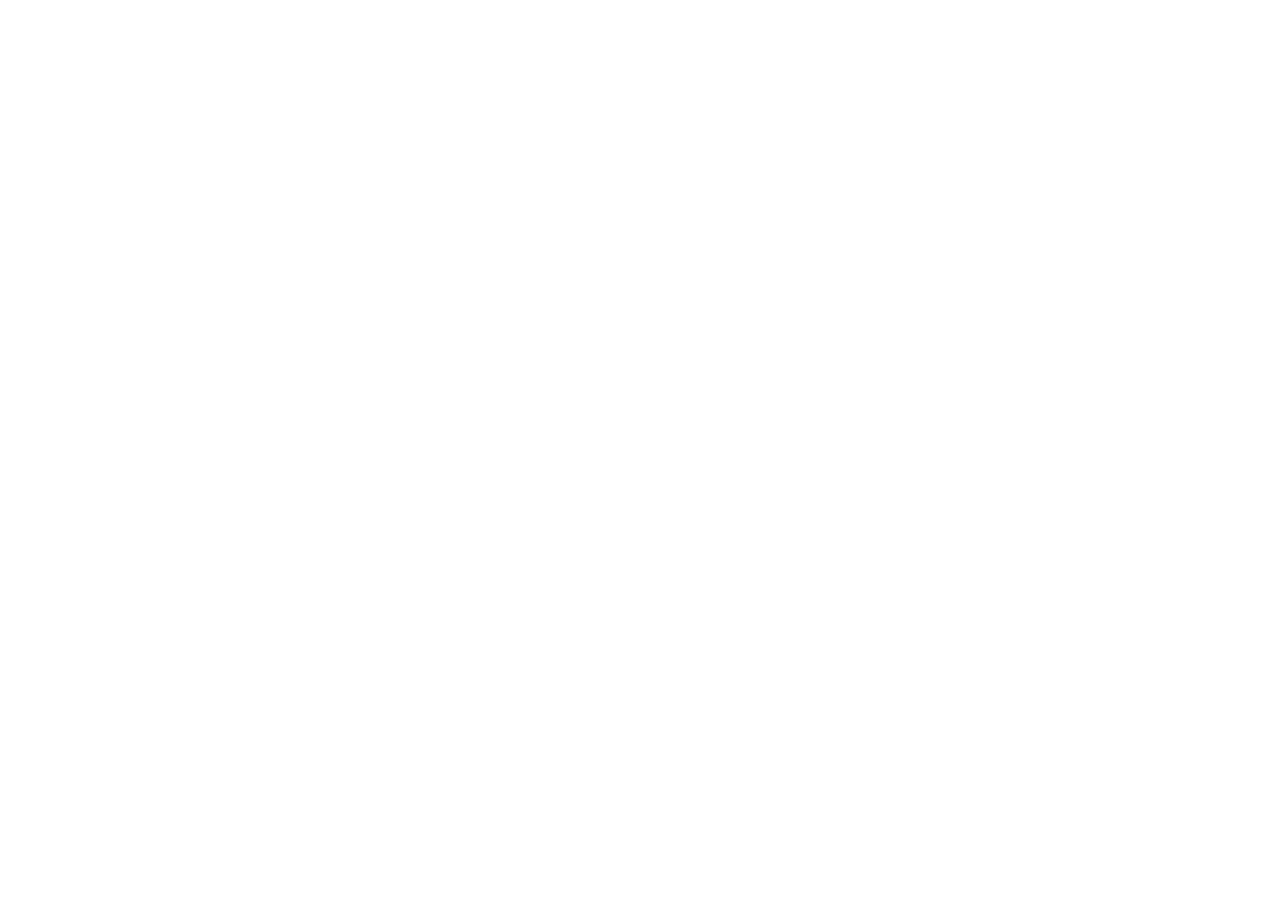
==== projeto-travelgram/index.html @ 28027710 "Flexbox" ====
<!DOCTYPE html>
<html lang="en">
<head>
    <meta charset="UTF-8">
    <meta name="viewport" content="width=device-width, initial-scale=1.0">
    <title>Travelgram</title>
    <link rel="stylesheet" href="style.css">
</head>
<body>
    
</body>
</html>
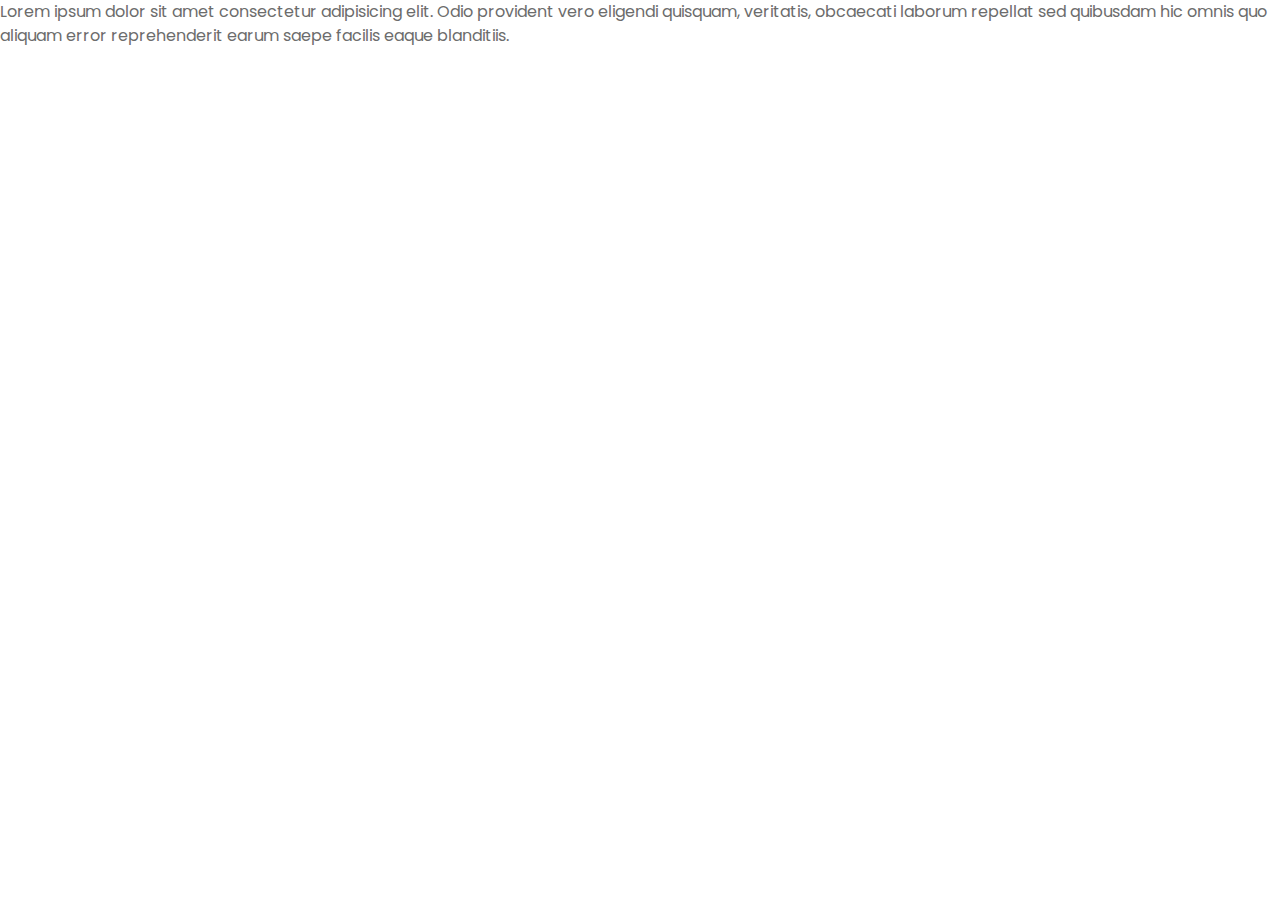
==== commit 61364788: "Fonts" ====
--- a/projeto-travelgram/index.html
+++ b/projeto-travelgram/index.html
@@ -1,12 +1,17 @@
 <!DOCTYPE html>
-<html lang="en">
+<html lang="pt-br">
 <head>
+    <link rel="preconnect" href="https://fonts.googleapis.com">
+    <link rel="preconnect" href="https://fonts.gstatic.com" crossorigin>
+
     <meta charset="UTF-8">
     <meta name="viewport" content="width=device-width, initial-scale=1.0">
-    <title>Travelgram</title>
-    <link rel="stylesheet" href="style.css">
+    <title>Travelgram | Perfil de Viagens</title>
+    <link rel="stylesheet" href="styles/style.css">
+
+    <link href="https://fonts.googleapis.com/css2?family=Poppins:wght@400;700&display=swap" rel="stylesheet">
 </head>
 <body>
-    
+    <p>Lorem ipsum dolor sit amet consectetur adipisicing elit. Odio provident vero eligendi quisquam, veritatis, obcaecati laborum repellat sed quibusdam hic omnis quo aliquam error reprehenderit earum saepe facilis eaque blanditiis.</p>
 </body>
 </html>--- a/projeto-travelgram/styles/style.css
+++ b/projeto-travelgram/styles/style.css
@@ -0,0 +1 @@
+@import url(global.css);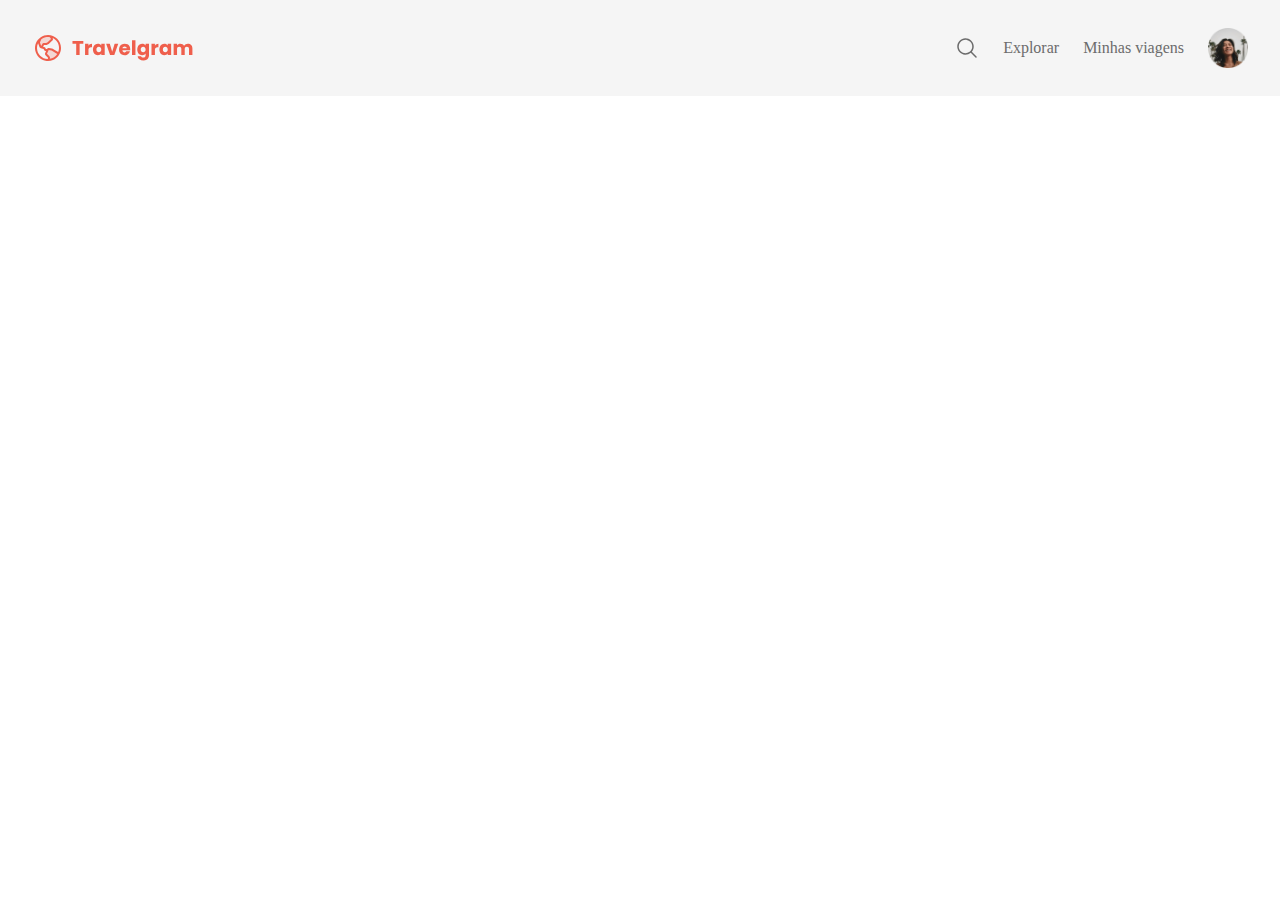
==== commit b1601035: "Navigation" ====
--- a/projeto-travelgram/index.html
+++ b/projeto-travelgram/index.html
@@ -12,6 +12,30 @@
     <link href="https://fonts.googleapis.com/css2?family=Poppins:wght@400;700&display=swap" rel="stylesheet">
 </head>
 <body>
-    <p>Lorem ipsum dolor sit amet consectetur adipisicing elit. Odio provident vero eligendi quisquam, veritatis, obcaecati laborum repellat sed quibusdam hic omnis quo aliquam error reprehenderit earum saepe facilis eaque blanditiis.</p>
+    <div class="bg-surface-color">
+        <nav class="container">
+            <a href="#" id="logo">
+                <img src="assets/icons/Logo.svg" alt="Logomarca">
+            </a>
+
+            <ul id="primary-menu">
+                <li>
+                    <a href="#">
+                        <img src="assets/icons/MagnifyingGlass.svg" alt="Ícone de lupa">
+                    </a>
+                </li>
+                <li><a href="#">Explorar</a></li>
+                <li><a href="#">Minhas viagens</a></li>
+                <li>
+                    <a href="#">
+                        <img src="assets/images/Profile pic.png" alt="Imagem de Isabela Torres">
+                    </a>
+                </li>
+            </ul>
+        </nav>
+    </div>
+    <header>
+
+    </header>
 </body>
 </html>--- a/projeto-travelgram/styles/style.css
+++ b/projeto-travelgram/styles/style.css
@@ -1 +1,2 @@
-@import url(global.css);+@import url(global.css);
+@import url(nav.css);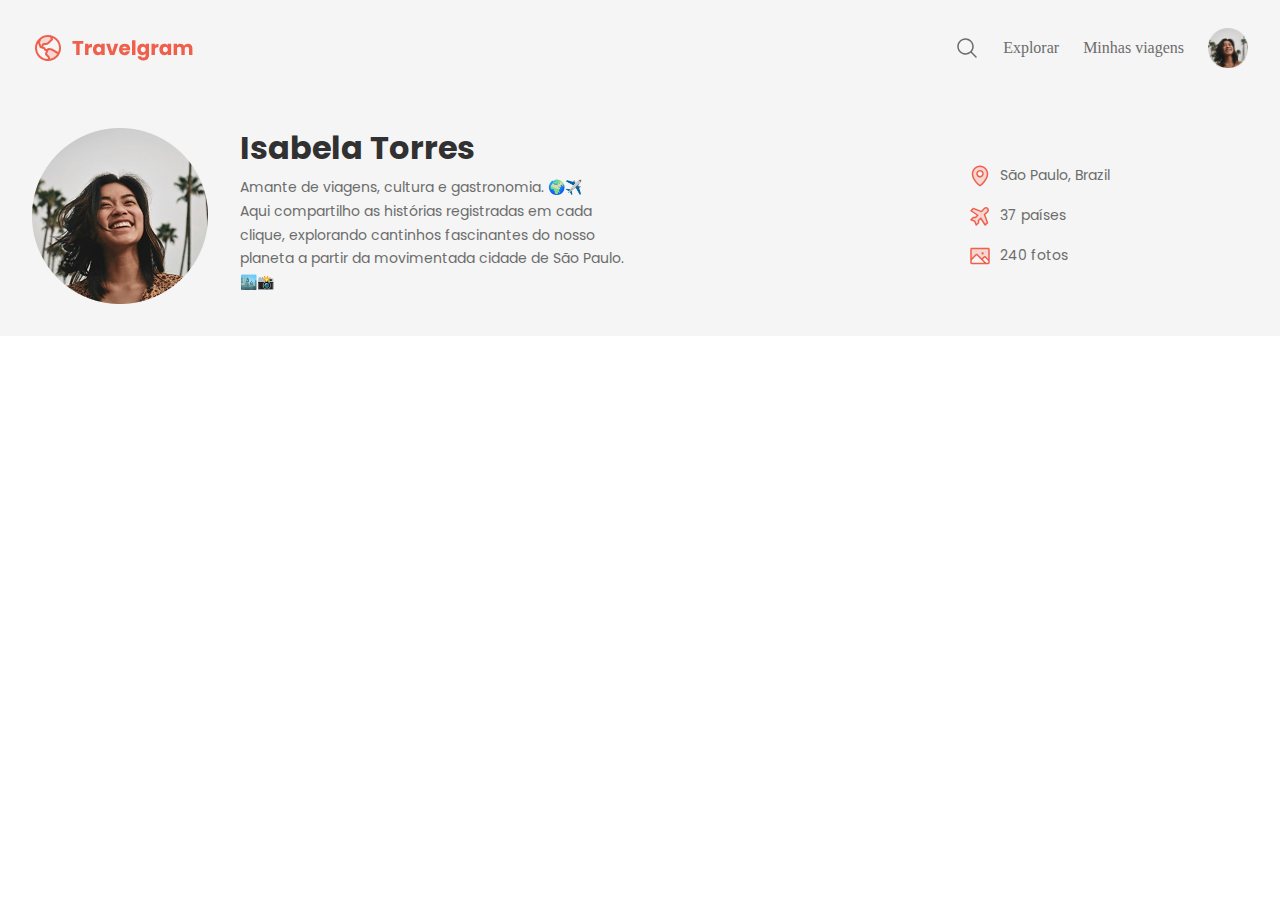
==== commit 695d89f6: "Header" ====
--- a/projeto-travelgram/index.html
+++ b/projeto-travelgram/index.html
@@ -33,9 +33,35 @@
                 </li>
             </ul>
         </nav>
+        <header>
+            <div class="container">
+                <div id="profile">
+                    <img src="assets/images/Profile pic.png" alt="Imagem de Isabela Torres">
+                    <div>
+                        <h1>Isabela Torres</h1>
+                        <p>
+                            Amante de viagens, cultura e gastronomia. 🌍✈️  <br>
+                            Aqui compartilho as histórias registradas em cada clique, explorando cantinhos fascinantes do nosso planeta a partir da movimentada cidade de São Paulo. 🏙️📸
+                        </p>
+                    </div>
+                </div>
+                
+                <ul id="info">
+                    <li>
+                        <img src="assets/icons/MapPin.svg" alt="Ícone de mapa">
+                        <span>São Paulo, Brazil</span>
+                    </li>
+                    <li>
+                        <img src="assets/icons/AirplaneTilt.svg" alt="Ícone de avião">
+                        <span>37 países</span>
+                    </li>
+                    <li>
+                        <img src="assets/icons/Image.svg" alt="Ícone de Imagem">
+                        <span>240 fotos</span>
+                    </li>
+                </ul>
+            </div>
+        </header>
     </div>
-    <header>
-
-    </header>
 </body>
 </html>--- a/projeto-travelgram/styles/style.css
+++ b/projeto-travelgram/styles/style.css
@@ -1,2 +1,3 @@
 @import url(global.css);
-@import url(nav.css);+@import url(nav.css);
+@import url(header.css);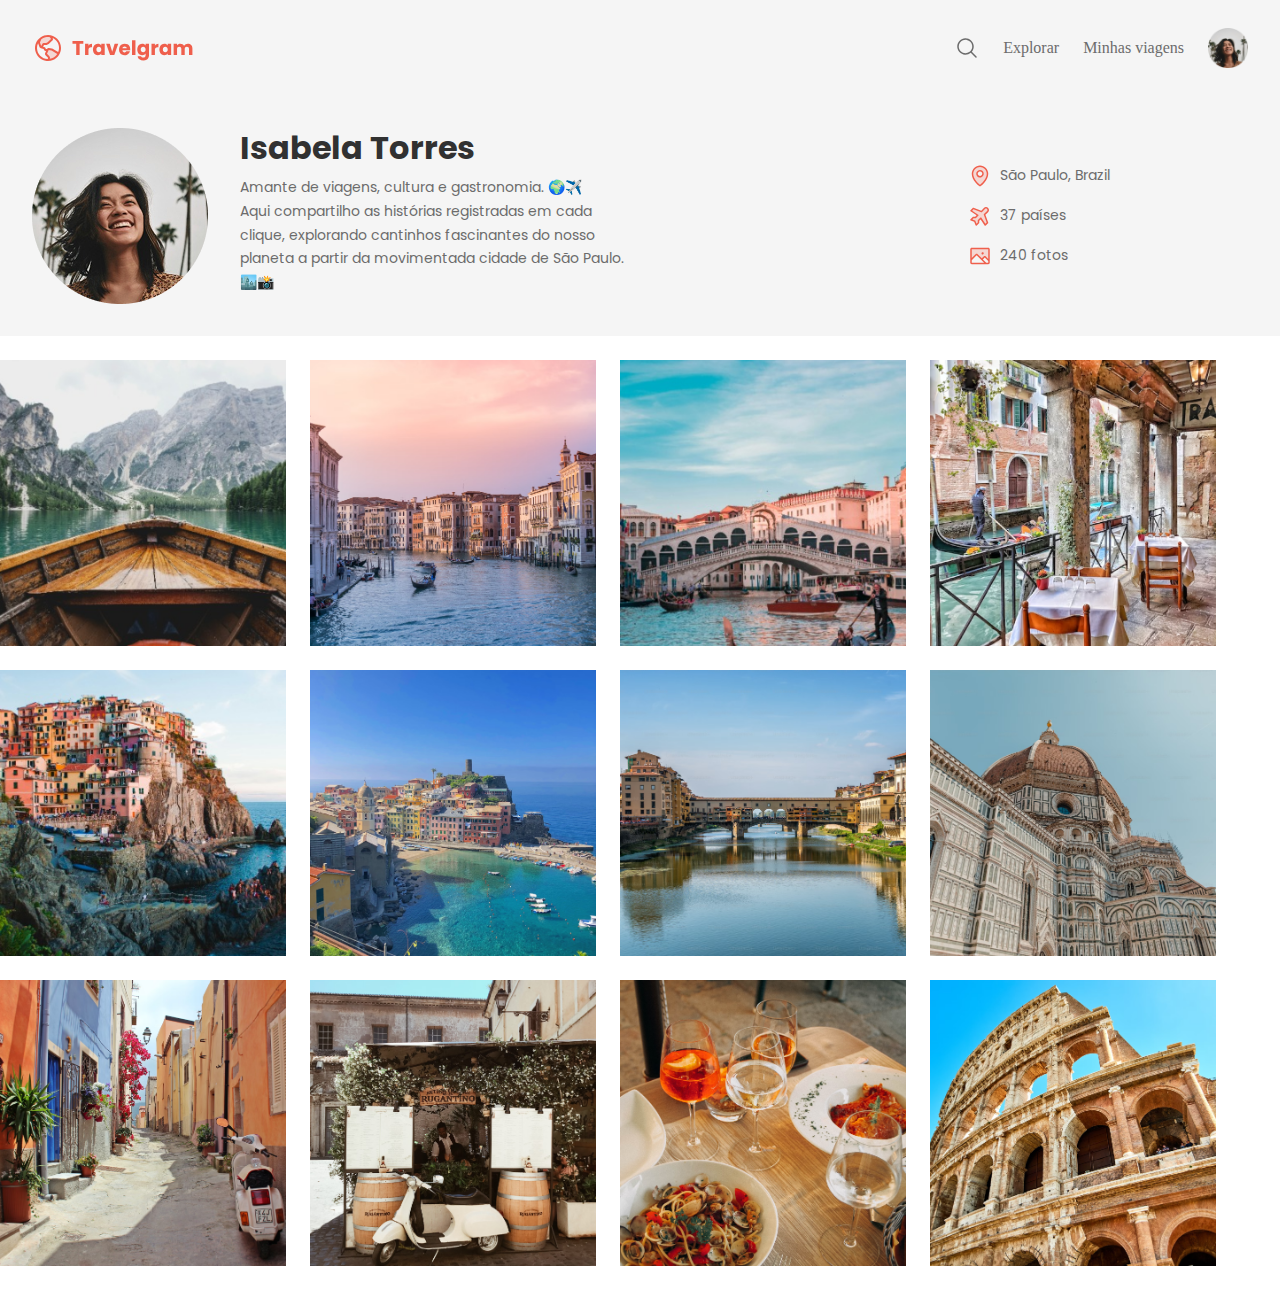
==== commit f064fa94: "Main" ====
--- a/projeto-travelgram/index.html
+++ b/projeto-travelgram/index.html
@@ -63,5 +63,19 @@
             </div>
         </header>
     </div>
+    <main>
+        <img src="assets/images/Image 01.png" alt="...">
+        <img src="assets/images/Image 02.png" alt="...">
+        <img src="assets/images/Image 03.png" alt="...">
+        <img src="assets/images/Image 04.png" alt="...">
+        <img src="assets/images/Image 05.png" alt="...">
+        <img src="assets/images/Image 06.png" alt="...">
+        <img src="assets/images/Image 07.png" alt="...">
+        <img src="assets/images/Image 08.png" alt="...">
+        <img src="assets/images/Image 09.png" alt="...">
+        <img src="assets/images/Image 10.png" alt="...">
+        <img src="assets/images/Image 11.png" alt="...">
+        <img src="assets/images/Image 12.png" alt="...">
+    </main>
 </body>
 </html>--- a/projeto-travelgram/styles/style.css
+++ b/projeto-travelgram/styles/style.css
@@ -1,3 +1,4 @@
 @import url(global.css);
 @import url(nav.css);
-@import url(header.css);+@import url(header.css);
+@import url(main.css);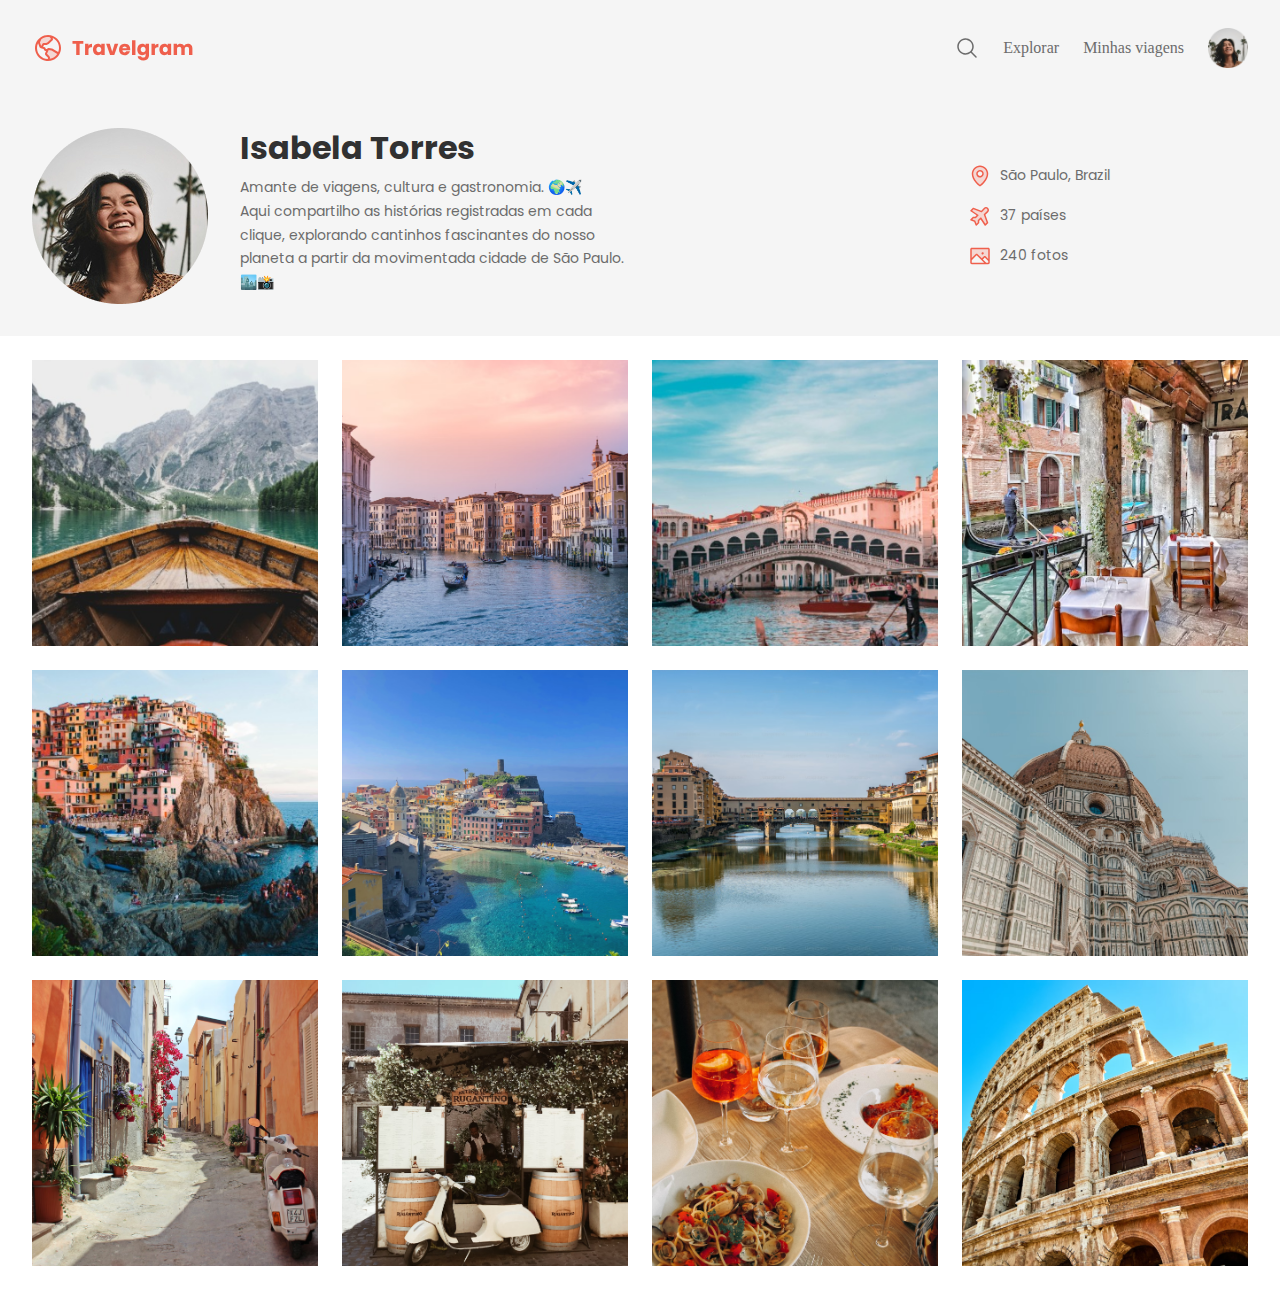
==== commit ede709f7: "Main" ====
--- a/projeto-travelgram/index.html
+++ b/projeto-travelgram/index.html
@@ -63,7 +63,7 @@
             </div>
         </header>
     </div>
-    <main>
+    <main class="container">
         <img src="assets/images/Image 01.png" alt="...">
         <img src="assets/images/Image 02.png" alt="...">
         <img src="assets/images/Image 03.png" alt="...">
@@ -77,5 +77,8 @@
         <img src="assets/images/Image 11.png" alt="...">
         <img src="assets/images/Image 12.png" alt="...">
     </main>
+    <footer>
+        
+    </footer>
 </body>
 </html>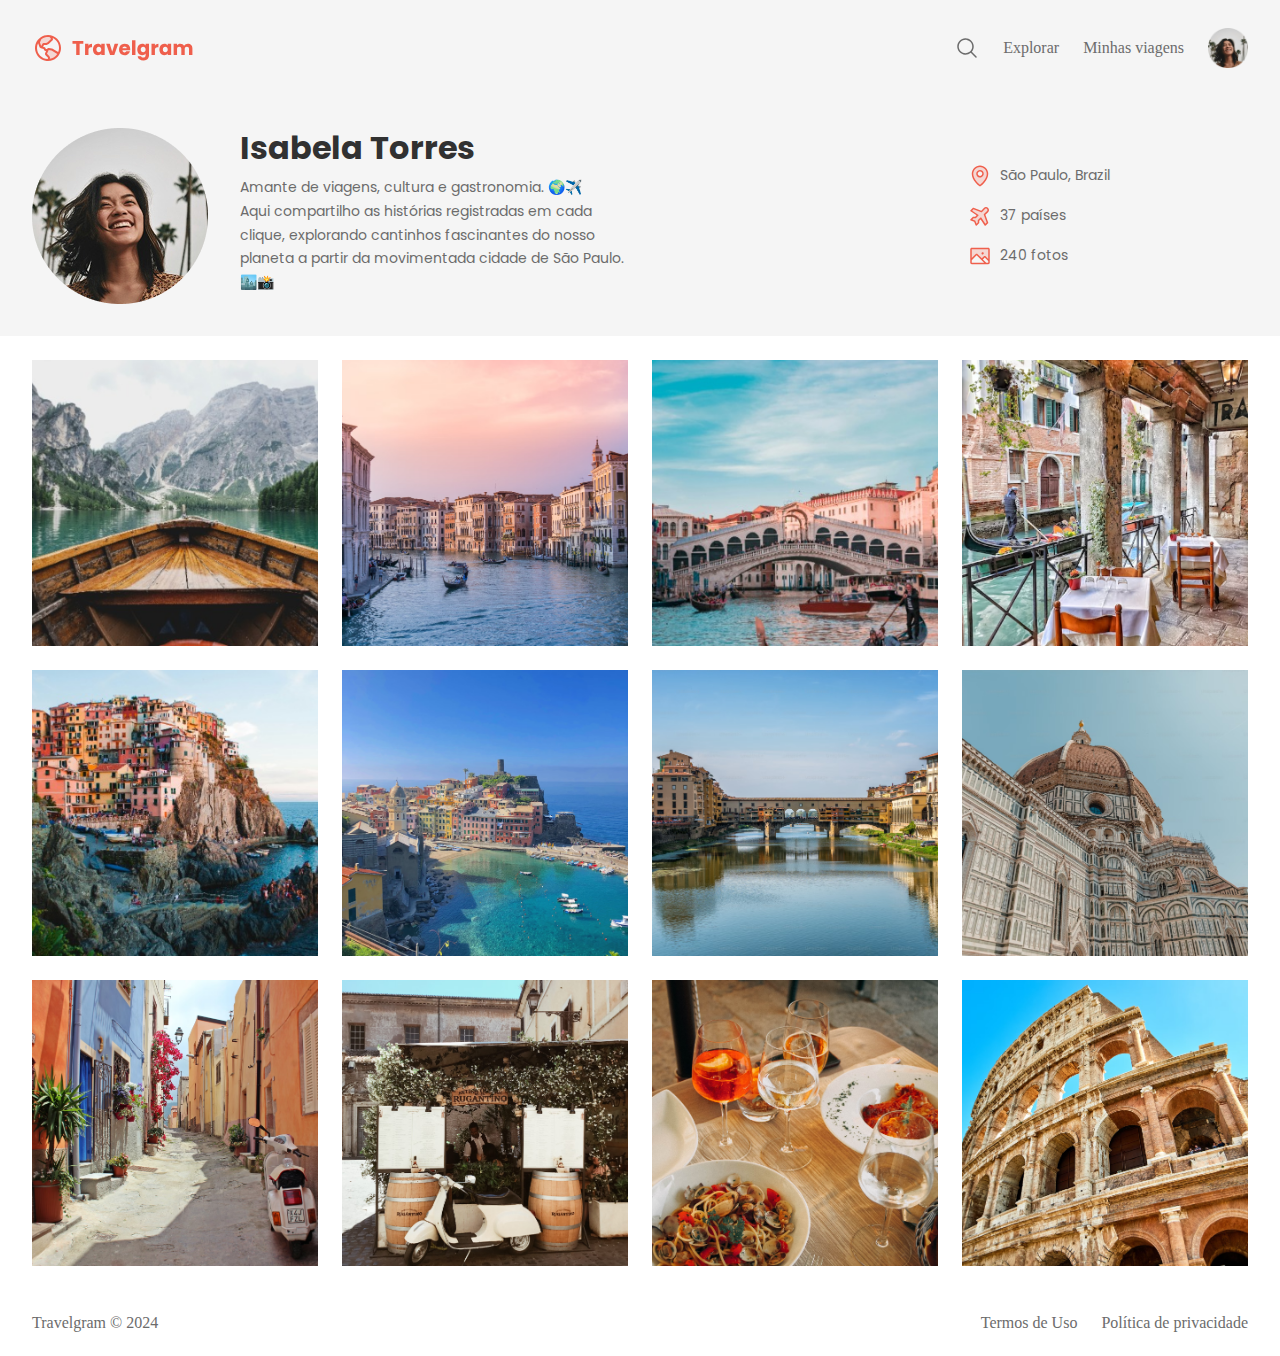
==== commit b4aa79eb: "Footer" ====
--- a/projeto-travelgram/index.html
+++ b/projeto-travelgram/index.html
@@ -77,8 +77,16 @@
         <img src="assets/images/Image 11.png" alt="...">
         <img src="assets/images/Image 12.png" alt="...">
     </main>
-    <footer>
-        
+    <footer class="container">
+        <span>
+            Travelgram &copy; 2024
+        </span>
+        <span>
+            Termos de Uso
+        </span>
+        <span>
+            Política de privacidade
+        </span>
     </footer>
 </body>
 </html>--- a/projeto-travelgram/styles/style.css
+++ b/projeto-travelgram/styles/style.css
@@ -1,4 +1,5 @@
 @import url(global.css);
 @import url(nav.css);
 @import url(header.css);
-@import url(main.css);+@import url(main.css);
+@import url(footer.css);